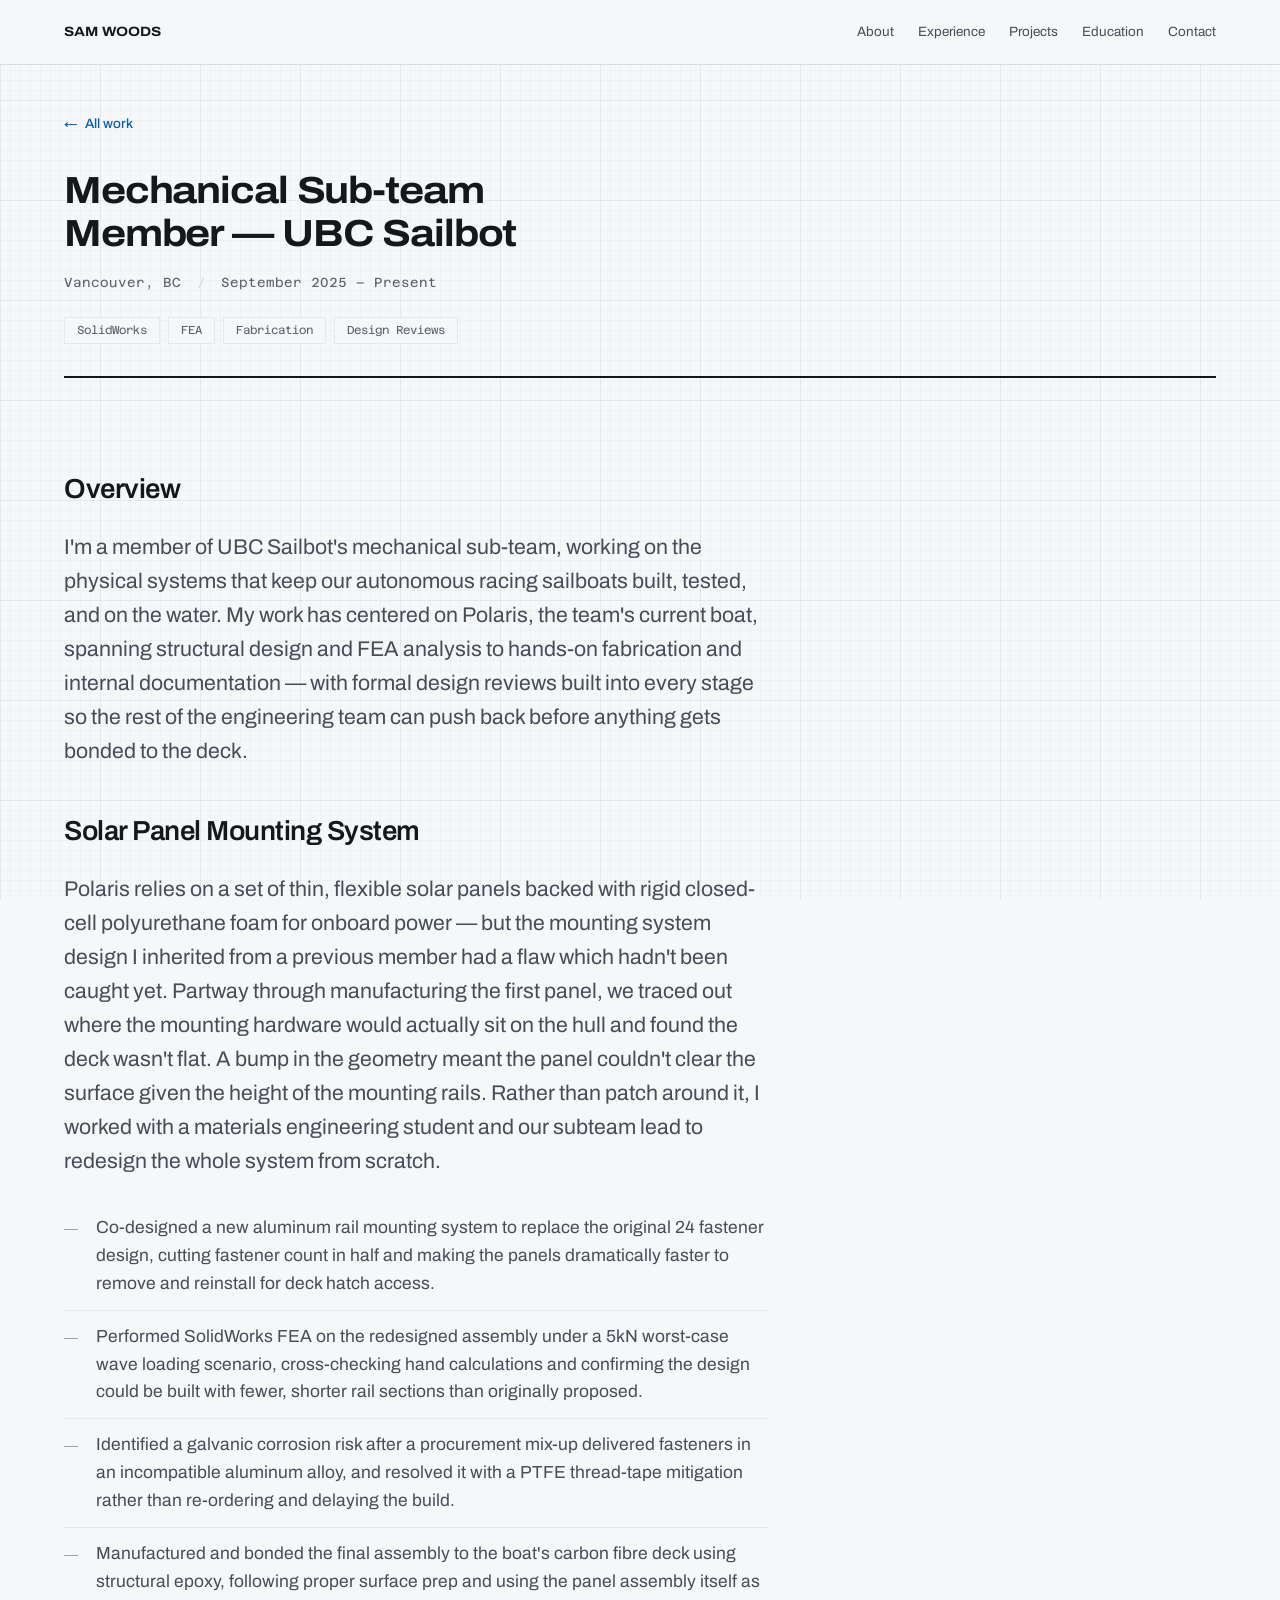
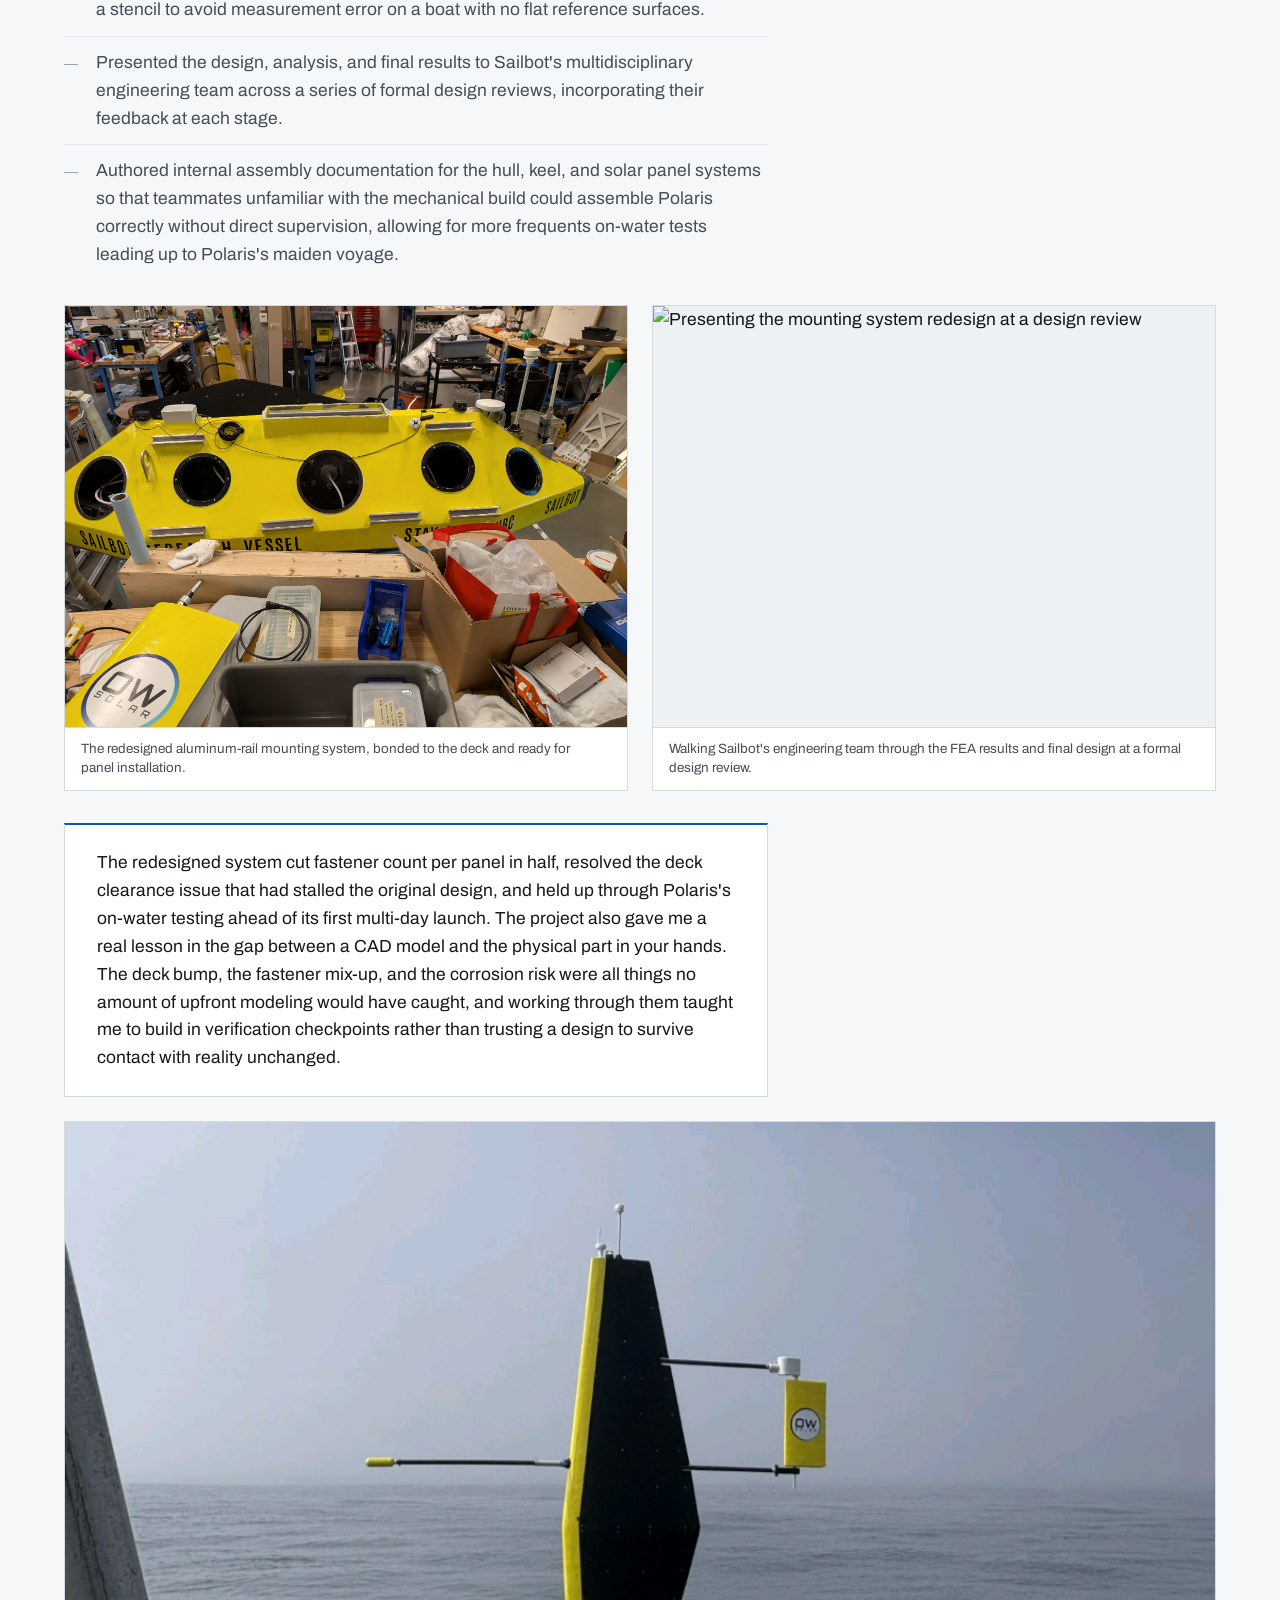
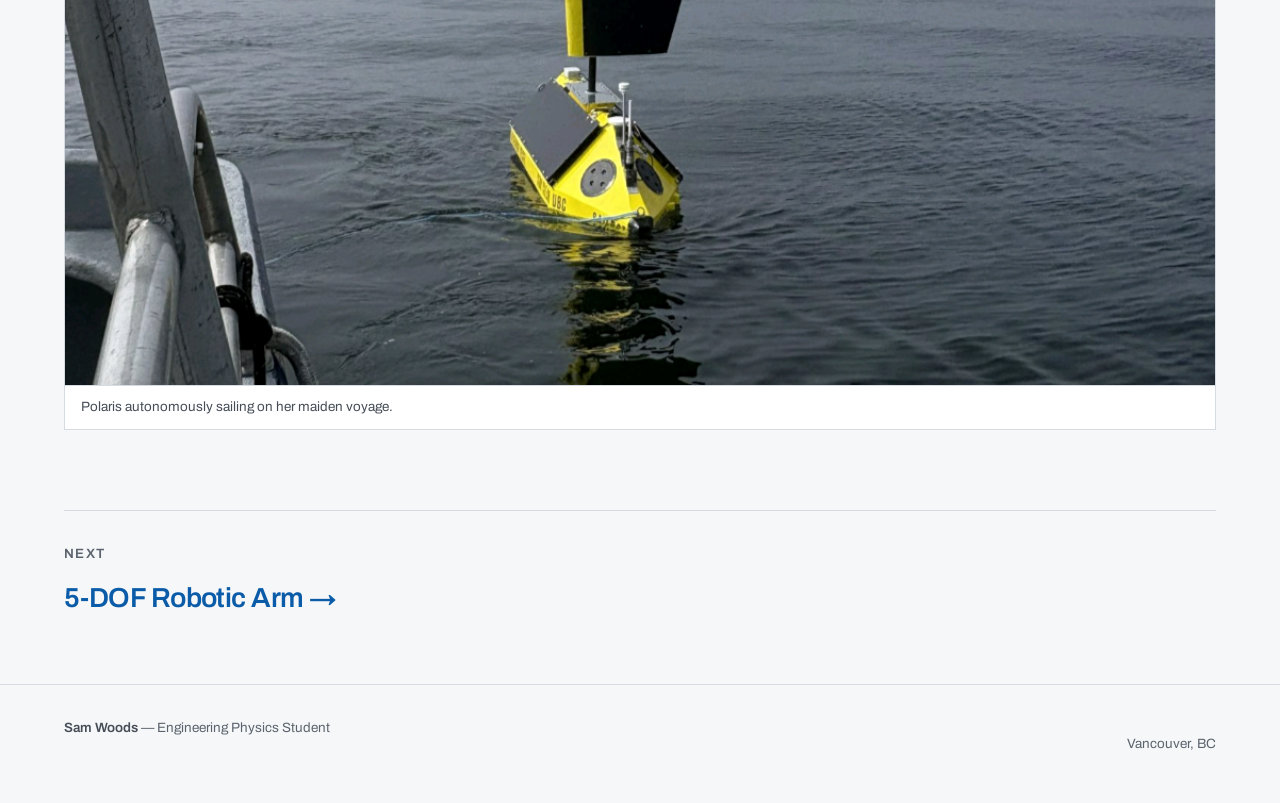
==== sailbot.html @ fddd10fd "Initial commit" ====
<!DOCTYPE html>
<html lang="en">
<head>
<meta charset="utf-8">
<meta name="viewport" content="width=device-width, initial-scale=1">
<title>UBC Sailbot — Sam Woods</title>
<meta name="description" content="Redesigning, validating and manufacturing the solar panel mounting system for Polaris, UBC Sailbot's autonomous research sailboat.">
<meta property="og:title" content="UBC Sailbot — Sam Woods">
<meta property="og:description" content="Redesigning, validating and manufacturing the solar panel mounting system for Polaris, UBC Sailbot's autonomous research sailboat.">
<meta property="og:type" content="article">
<link rel="preconnect" href="https://fonts.googleapis.com">
<link rel="preconnect" href="https://fonts.gstatic.com" crossorigin>
<link href="https://fonts.googleapis.com/css2?family=Archivo:wdth,wght@100..125,400..700&family=Azeret+Mono:wght@400..600&display=swap" rel="stylesheet">
<link rel="stylesheet" href="assets/site.css">
<script>document.documentElement.className += " js";</script>
</head>
<body>

<a class="skip-link" href="#main">Skip to content</a>

<header class="nav">
  <div class="shell nav__inner">
    <a class="nav__mark" href="index.html">Sam Woods</a>
    <nav aria-label="Sections">
      <ul class="nav__links">
        <li><a href="index.html#about">About</a></li>
        <li><a href="index.html#experience">Experience</a></li>
        <li><a href="index.html#projects">Projects</a></li>
        <li><a href="index.html#education">Education</a></li>
        <li><a href="index.html#contact">Contact</a></li>
      </ul>
    </nav>
  </div>
</header>

<main id="main" class="shell">

  <a class="back" href="index.html#experience">
    <span class="arrow" aria-hidden="true">←</span> All work
  </a>

  <div class="page-head">
    <h1 class="page-head__title">Mechanical Sub-team Member — UBC Sailbot</h1>
    <p class="page-head__meta">
      Vancouver, BC <span class="sep">/</span> September 2025 – Present
    </p>

    <ul class="entry__tags">
      <li>SolidWorks</li>
      <li>FEA</li>
      <li>Fabrication</li>
      <li>Design Reviews</li>
    </ul>


    <div class="page-head__rule"></div>
  </div>

  <article class="doc">

    <section class="doc__section">
      <h2 class="doc__heading">Overview</h2>
      <div class="prose">
        <p>
          I'm a member of UBC Sailbot's mechanical sub-team, working on the
          physical systems that keep our autonomous racing sailboats built,
          tested, and on the water. My work has centered on Polaris, the team's
          current boat, spanning structural design and FEA analysis to hands-on
          fabrication and internal documentation — with formal design reviews
          built into every stage so the rest of the engineering team can push
          back before anything gets bonded to the deck.
        </p>
      </div>
    </section>

    <section class="doc__section">
      <h2 class="doc__heading">Solar Panel Mounting System</h2>

      <div class="prose">
        <p>
          Polaris relies on a set of thin, flexible solar panels backed  with rigid closed-cell polyurethane foam for onboard
          power — but the mounting system design I inherited from a previous member had a flaw which hadn't been caught yet.
          Partway through
          manufacturing the first panel, we traced out where the mounting
          hardware would actually sit on the hull and found the deck wasn't
          flat. A bump in the geometry meant the panel couldn't clear the
          surface given the height of the mounting rails. Rather than patch around it, I worked with a materials
          engineering student and our subteam lead to redesign the whole system
          from scratch.
        </p>
      </div>

      <ul class="speclist">
        <li>
          Co-designed a new aluminum rail mounting system to replace the
          original 24 fastener design, cutting fastener count in half and making
          the panels dramatically faster to remove and reinstall for deck hatch
          access.
        </li>
        <li>
          Performed SolidWorks FEA on the redesigned assembly under a 5kN
          worst-case wave loading scenario, cross-checking hand calculations and
          confirming the design could be built with fewer, shorter rail sections
          than originally proposed.
        </li>
        <li>
          Identified a galvanic corrosion risk after a procurement mix-up
          delivered fasteners in an incompatible aluminum alloy, and resolved it
          with a PTFE thread-tape mitigation rather than re-ordering and
          delaying the build.
        </li>
        <li>
          Manufactured and bonded the final assembly to the boat's carbon fibre
          deck using structural epoxy, following proper surface prep and using
          the panel assembly itself as a stencil to avoid measurement error on a
          boat with no flat reference surfaces.
        </li>
        <li>
          Presented the design, analysis, and final results to Sailbot's
          multidisciplinary engineering team across a series of formal design
          reviews, incorporating their feedback at each stage.
        </li>
        <li>
          Authored internal assembly documentation for the hull, keel, and solar
          panel systems so that teammates unfamiliar with the mechanical build
          could assemble Polaris correctly without direct supervision, allowing for more frequents on-water tests leading up to Polaris's maiden voyage.
        </li>
      </ul>

      <div class="plates">
        <figure class="plate">
          <img src="assets/img/mounting.jpg"
               alt="Solar panel mounting assembly on Polaris's deck"
               loading="lazy" width="800" height="600">
          <figcaption>
            The redesigned aluminum-rail mounting system, bonded to the deck and
            ready for panel installation.
          </figcaption>
        </figure>
        <figure class="plate">
          <img src="assets/img/design-review.jpg"
               alt="Presenting the mounting system redesign at a design review"
               loading="lazy" width="800" height="600">
          <figcaption>
            Walking Sailbot's engineering team through the FEA results and final
            design at a formal design review.
          </figcaption>
        </figure>
      </div>

      <div class="callout">
        <p>
          The redesigned system cut fastener count per panel in half, resolved
          the deck clearance issue that had stalled the original design, and
          held up through Polaris's on-water testing ahead of its first
          multi-day launch. The project also gave me a real lesson in the gap
          between a CAD model and the physical part in your hands. The deck
          bump, the fastener mix-up, and the corrosion risk were all things no
          amount of upfront modeling would have caught, and working through them
          taught me to build in verification checkpoints rather than trusting a
          design to survive contact with reality unchanged.
        </p>
      </div>

      <div class="plates">
        <figure class="plate">
          <img src="assets/img/polarisSailing.png"
               alt="Polaris on her maiden voyage."
               loading="lazy" width="800" height="600">
          <figcaption>
            Polaris autonomously sailing on her maiden voyage.
          </figcaption>
        </figure>
      </div>
    </section>

  </article>

  <div class="next-up">
    <p class="next-up__label">Next</p>
    <a class="next-up__link" href="arm.html">
      5-DOF Robotic Arm <span class="arrow" aria-hidden="true">→</span>
    </a>
  </div>

</main>

<footer class="footer">
  <div class="shell footer__inner">
    <p><strong>Sam Woods</strong> — Engineering Physics Student</p>
    <p>Vancouver, BC</p>
  </div>
</footer>

<script src="assets/site.js"></script>
</body>
</html>
---- assets/site.css ----
/* ==========================================================================
   Sam Woods — Engineering Physics portfolio
   Shared stylesheet for index.html and the detail pages.

   Editing notes for future-you:
   - Colours, type sizes and spacing all come from the custom properties in
     :root below. Change them there, not further down.
   - Mono type (Azeret Mono) is reserved for data: dates, course codes,
     tool tags and contact keys. Don't use it for headings or body copy;
     keeping it to data is what stops it reading as decoration.
   ========================================================================== */

/* --------------------------------------------------------------------------
   1. Tokens
   -------------------------------------------------------------------------- */

:root {
  /* Surface — cool paper, never cream, never pure white */
  --paper:        #f6f7f9;
  --paper-raised: #ffffff;
  --paper-sunk:   #eef1f4;

  /* Ink — cool near-black, with secondary tones tinted from the same hue */
  --ink:    #14181d;
  --ink-2:  #454d57;
  --ink-3:  #5b646e; /* AA-safe for small text on --paper and on white */

  /* Hairlines */
  --rule:      #d6dbe1;
  --rule-soft: #e5e9ed;
  --tick:      #9aa4ae;

  /* The single accent. Actions and live values only. */
  --accent:       #0b5ca8;
  --accent-deep:  #08477f;
  --accent-wash:  #e4edf6;

  /* Engineering grid, sitting behind everything at 3–5% contrast */
  --grid-minor: rgba(20, 24, 29, 0.022);
  --grid-major: rgba(20, 24, 29, 0.045);

  /* Type */
  --font-sans: "Archivo", ui-sans-serif, system-ui, -apple-system, "Segoe UI", sans-serif;
  --font-mono: "Azeret Mono", ui-monospace, "SFMono-Regular", "Consolas", monospace;

  --step--1: clamp(0.78rem, 0.76rem + 0.10vw, 0.84rem);
  --step-0:  clamp(1.00rem, 0.97rem + 0.15vw, 1.09rem);
  --step-1:  clamp(1.15rem, 1.09rem + 0.30vw, 1.33rem);
  --step-2:  clamp(1.40rem, 1.28rem + 0.55vw, 1.75rem);
  --step-3:  clamp(1.75rem, 1.52rem + 1.05vw, 2.45rem);
  --step-4:  clamp(2.45rem, 1.85rem + 2.90vw, 4.40rem);

  /* Spacing — 4px base */
  --s-1:  0.25rem;
  --s-2:  0.5rem;
  --s-3:  0.75rem;
  --s-4:  1rem;
  --s-5:  1.5rem;
  --s-6:  2rem;
  --s-7:  3rem;
  --s-8:  4rem;
  --s-9:  6rem;

  --measure: 68ch;
  /* Detail-page reading column. Fixed in rem so prose, spec lists and
     callouts share one left column regardless of their font size — a ch
     measure silently gives each block a different width. */
  --doc-col: 44rem;
  --shell:   72rem;

  --ease-out: cubic-bezier(0.16, 1, 0.3, 1);
}

/* --------------------------------------------------------------------------
   2. Reset and base
   -------------------------------------------------------------------------- */

*, *::before, *::after { box-sizing: border-box; }

html {
  -webkit-text-size-adjust: 100%;
  scroll-behavior: smooth;
  scroll-padding-top: 5.5rem; /* clears the sticky nav on anchor jumps */
}

@media (prefers-reduced-motion: reduce) {
  html { scroll-behavior: auto; }
}

body {
  margin: 0;
  font-family: var(--font-sans);
  font-size: var(--step-0);
  line-height: 1.6;
  color: var(--ink);
  background-color: var(--paper);
  background-image:
    linear-gradient(to right,  var(--grid-minor) 1px, transparent 1px),
    linear-gradient(to bottom, var(--grid-minor) 1px, transparent 1px),
    linear-gradient(to right,  var(--grid-major) 1px, transparent 1px),
    linear-gradient(to bottom, var(--grid-major) 1px, transparent 1px);
  background-size: 10px 10px, 10px 10px, 100px 100px, 100px 100px;
  background-attachment: fixed;
  -webkit-font-smoothing: antialiased;
  text-rendering: optimizeLegibility;
  overflow-x: hidden; /* safety net: nothing should overflow, but never clip a section */
}

/* A fixed background repaints on every scroll frame on touch devices. */
@media (max-width: 40rem) {
  body { background-attachment: scroll; }
}

h1, h2, h3, h4 {
  margin: 0;
  line-height: 1.15;
  font-weight: 600;
  letter-spacing: -0.018em;
  text-wrap: balance;
}

p { margin: 0; }
p + p { margin-top: var(--s-4); }

ul { margin: 0; padding: 0; }

img {
  display: block;
  max-width: 100%;
  height: auto;
}

/* --------------------------------------------------------------------------
   3. Browser surfaces — the parts we didn't draw still carry the design
   -------------------------------------------------------------------------- */

::selection {
  background: var(--accent);
  color: #fff;
}

:root {
  caret-color: var(--accent);
  scrollbar-color: var(--tick) transparent;
  scrollbar-width: thin;
  accent-color: var(--accent);
}

::-webkit-scrollbar { width: 11px; height: 11px; }
::-webkit-scrollbar-track { background: var(--paper-sunk); }
::-webkit-scrollbar-thumb {
  background: var(--tick);
  border: 3px solid var(--paper-sunk);
  border-radius: 99px;
}
::-webkit-scrollbar-thumb:hover { background: var(--ink-3); }

:focus-visible {
  outline: 2px solid var(--accent);
  outline-offset: 3px;
  border-radius: 2px;
}

a {
  color: var(--accent);
  text-decoration-thickness: 1px;
  text-underline-offset: 0.22em;
  text-decoration-color: color-mix(in srgb, var(--accent) 35%, transparent);
  transition: text-decoration-color 140ms var(--ease-out), color 140ms var(--ease-out);
}

a:hover {
  color: var(--accent-deep);
  text-decoration-color: currentColor;
}

/* --------------------------------------------------------------------------
   4. Layout primitives
   -------------------------------------------------------------------------- */

.shell {
  width: min(100% - 2.5rem, var(--shell));
  margin-inline: auto;
}

@media (max-width: 40rem) {
  .shell { width: min(100% - 1.75rem, var(--shell)); }
}

.skip-link {
  position: absolute;
  left: var(--s-4);
  top: var(--s-4);
  z-index: 100;
  padding: var(--s-2) var(--s-4);
  background: var(--ink);
  color: #fff;
  text-decoration: none;
  border-radius: 2px;
  transform: translateY(-300%);
}

.skip-link:focus-visible {
  transform: translateY(0);
}

/* Stays white on the dark chip; the global a:hover colour would fail here. */
.skip-link,
.skip-link:hover,
.skip-link:focus-visible { color: #fff; }

/* Measured prose */
.prose { max-width: var(--measure); }

/* --------------------------------------------------------------------------
   6. Navigation
   -------------------------------------------------------------------------- */

.nav {
  position: sticky;
  top: 0;
  z-index: 50;
  background: var(--paper);
  border-bottom: 1px solid var(--rule);
}

.nav__inner {
  display: flex;
  align-items: center;
  gap: var(--s-5);
  min-height: 4rem;
}

.nav__inner > nav {
  margin-left: auto;
  min-width: 0; /* lets the link row shrink instead of widening the document */
}

.nav__mark {
  font-weight: 700;
  font-stretch: 112%;
  letter-spacing: 0.01em;
  font-size: var(--step--1);
  text-transform: uppercase;
  color: var(--ink);
  text-decoration: none;
  white-space: nowrap;
}

.nav__mark:hover { color: var(--ink); }

.nav__links {
  display: flex;
  align-items: center;
  gap: var(--s-5);
  margin-left: auto;
  list-style: none;
  font-size: var(--step--1);
}

.nav__links a {
  color: var(--ink-2);
  text-decoration: none;
  padding-top: var(--s-2);
  padding-bottom: var(--s-2);
  border-bottom: 1px solid transparent;
}

.nav__links a:hover {
  color: var(--ink);
  border-bottom-color: var(--accent);
}

@media (max-width: 52rem) {
  .nav__links { gap: var(--s-4); }
}

/* Below this the mark and the links can't share a row without forcing the
   document wider than the viewport, which clips every section on the right.
   Stack them instead and keep all five links reachable. */
@media (max-width: 34rem) {
  .nav__inner {
    flex-wrap: wrap;
    gap: 0;
    padding-top: var(--s-3);
    padding-bottom: var(--s-2);
    min-height: 0;
  }
  .nav__inner > nav {
    margin-left: 0;
    width: 100%;
    min-width: 0;
  }
  .nav__links {
    justify-content: space-between;
    gap: var(--s-2);
    font-size: 0.72rem;
  }
  .nav__links a { padding-top: var(--s-1); }
}

/* --------------------------------------------------------------------------
   7. Hero
   -------------------------------------------------------------------------- */

.hero {
  padding-block: clamp(3.5rem, 2rem + 6vw, 7rem) var(--s-8);
}

.hero__name {
  font-size: var(--step-4);
  font-weight: 700;
  font-stretch: 125%;
  letter-spacing: -0.035em;
  line-height: 0.98;
}

/* The one authored motion moment: a rule struck under the nameplate,
   and again under each section heading as it comes into view. */
.hero__rule {
  height: 2px;
  background: var(--ink);
  margin-top: var(--s-5);
  transform-origin: left center;
}

.hero__lede {
  margin-top: var(--s-5);
  max-width: 54ch;
  font-size: var(--step-1);
  line-height: 1.5;
  color: var(--ink-2);
  text-wrap: pretty;
}

.hero__actions {
  display: flex;
  flex-wrap: wrap;
  gap: var(--s-3);
  margin-top: var(--s-6);
}

/* Three actions of equal weight — none is styled as the primary */
.action {
  display: inline-flex;
  align-items: baseline;
  gap: var(--s-2);
  padding: var(--s-3) var(--s-5);
  background: var(--paper-raised);
  border: 1px solid var(--rule);
  color: var(--ink);
  font-size: var(--step-0);
  font-weight: 500;
  text-decoration: none;
  transition: border-color 150ms var(--ease-out),
              background-color 150ms var(--ease-out),
              color 150ms var(--ease-out);
}

.action:hover {
  border-color: var(--accent);
  background: var(--accent-wash);
  color: var(--accent-deep);
}

.action__meta {
  font-family: var(--font-mono);
  font-size: 0.72rem;
  font-weight: 400;
  color: var(--ink-3);
  letter-spacing: 0.01em;
}

.action:hover .action__meta { color: var(--accent); }

/* --------------------------------------------------------------------------
   8. Sections
   -------------------------------------------------------------------------- */

.section {
  padding-block: var(--s-8);
}

.section__head {
  margin-bottom: var(--s-6);
}

.section__title {
  font-size: var(--step--1);
  font-weight: 600;
  text-transform: uppercase;
  letter-spacing: 0.10em;
  color: var(--ink-3);
}

/* The struck rule. Sits at scaleX(0) only once JS confirms it can animate. */
.section__rule {
  height: 1px;
  background: var(--rule);
  margin-top: var(--s-3);
  transform-origin: left center;
}

.js .section__rule,
.js .hero__rule {
  transform: scaleX(0);
}

.js .section__rule.is-struck,
.js .hero__rule.is-struck {
  transform: scaleX(1);
  transition: transform 900ms var(--ease-out);
}

@media (prefers-reduced-motion: reduce) {
  .js .section__rule,
  .js .hero__rule { transform: none; }
  .js .section__rule.is-struck,
  .js .hero__rule.is-struck { transition: none; }
}

/* --------------------------------------------------------------------------
   9. About and skills
   -------------------------------------------------------------------------- */

.about {
  display: grid;
  grid-template-columns: minmax(0, 1.55fr) minmax(0, 1fr);
  gap: var(--s-7);
  align-items: start;
}

@media (max-width: 52rem) {
  .about { grid-template-columns: 1fr; gap: var(--s-6); }
}

.about__body {
  font-size: var(--step-1);
  line-height: 1.55;
  color: var(--ink);
  text-wrap: pretty;
}

.skills__heading {
  font-size: var(--step--1);
  font-weight: 600;
  text-transform: uppercase;
  letter-spacing: 0.08em;
  color: var(--ink-3);
  margin-bottom: var(--s-3);
}

.skills__list {
  display: flex;
  flex-wrap: wrap;
  gap: var(--s-2);
  list-style: none;
}

.skills__list li {
  font-family: var(--font-mono);
  font-size: 0.78rem;
  font-weight: 400;
  padding: var(--s-1) var(--s-3);
  color: var(--ink-2);
  background: var(--paper-raised);
  border: 1px solid var(--rule);
}

/* --------------------------------------------------------------------------
   10. Entries — experience and projects
   -------------------------------------------------------------------------- */

.entries {
  list-style: none;
  display: grid;
  gap: var(--s-6);
}

.entry {
  position: relative;
  padding: var(--s-6);
  background: var(--paper-raised);
  border: 1px solid var(--rule);
}

/* Drafting corner ticks, in place of a drop shadow */
.entry::before,
.entry::after {
  content: "";
  position: absolute;
  width: 10px;
  height: 10px;
  pointer-events: none;
}

.entry::before {
  top: -1px;
  left: -1px;
  border-top: 2px solid var(--tick);
  border-left: 2px solid var(--tick);
}

.entry::after {
  bottom: -1px;
  right: -1px;
  border-bottom: 2px solid var(--tick);
  border-right: 2px solid var(--tick);
}

/* Sailbot carries more weight than the class projects — scope-matched */
/* The lead role runs the full width, so its dates sit in their own column
   the way a CV sets them, rather than leaving the right half empty. */
.entry--lead {
  display: grid;
  grid-template-columns: 12rem minmax(0, 1fr);
  gap: var(--s-6);
  padding: var(--s-7);
}

.entry__meta--side {
  margin-top: 0.45rem;
  line-height: 1.7;
}

.entry--lead .entry__title { font-size: var(--step-2); }
.entry--lead .entry__body { max-width: 72ch; }

/* Projects are short, so they read as a row rather than three wide, mostly
   empty bands. auto-fit collapses to one column on small screens. */
#projects .entries {
  grid-template-columns: repeat(auto-fit, minmax(19rem, 1fr));
  gap: var(--s-5);
  align-items: stretch;
}

#projects .entries > li { display: flex; }
#projects .entries > li > .entry { width: 100%; }

@media (max-width: 56rem) {
  .entry,
  .entry--lead { padding: var(--s-5); }
  .entry--lead {
    grid-template-columns: 1fr;
    gap: var(--s-3);
  }
  .entry__meta--side { margin-top: 0; }
}

.entry__title {
  font-size: var(--step-1);
  font-weight: 600;
}

.entry__title a {
  color: inherit;
  text-decoration: none;
}

.entry__title a:hover {
  color: var(--accent-deep);
  text-decoration: underline;
}

.entry__meta {
  margin-top: var(--s-2);
  font-family: var(--font-mono);
  font-size: 0.78rem;
  font-variant-numeric: tabular-nums;
  color: var(--ink-3);
  letter-spacing: 0.005em;
}

.entry__meta .sep {
  color: var(--rule);
  margin-inline: 0.5em;
}

.entry__body {
  margin-top: var(--s-4);
  color: var(--ink-2);
  max-width: var(--measure);
  text-wrap: pretty;
}

.entry__tags {
  display: flex;
  flex-wrap: wrap;
  gap: var(--s-2);
  margin-top: var(--s-5);
  list-style: none;
}

.entry__tags li {
  font-family: var(--font-mono);
  font-size: 0.72rem;
  line-height: 1.5;
  color: var(--ink-3);
  padding: var(--s-1) var(--s-3);
  border: 1px solid var(--rule-soft);
  background: var(--paper);
}

.entry__more {
  display: inline-block;
  margin-top: var(--s-5);
  font-weight: 500;
  font-size: var(--step-0);
}

.entry__more .arrow {
  display: inline-block;
  transition: transform 180ms var(--ease-out);
}

.entry__more:hover .arrow { transform: translateX(3px); }

/* --------------------------------------------------------------------------
   11. Photo plates — sized for rough phone snapshots, and fine without them
   -------------------------------------------------------------------------- */

.plate {
  margin: 0;
  background: var(--paper-sunk);
  border: 1px solid var(--rule);
}

.plate img {
  width: 100%;
  aspect-ratio: 4 / 3;
  object-fit: cover;
  filter: saturate(0.94) contrast(1.02);
}

.plate figcaption {
  padding: var(--s-3) var(--s-4);
  border-top: 1px solid var(--rule);
  font-size: var(--step--1);
  line-height: 1.4;
  color: var(--ink-2);
  background: var(--paper-raised);
  text-wrap: pretty;
}

.plates {
  display: grid;
  grid-template-columns: repeat(auto-fit, minmax(min(100%, 19rem), 1fr));
  gap: var(--s-5);
  margin-top: var(--s-6);
}

/* --------------------------------------------------------------------------
   12. Education
   -------------------------------------------------------------------------- */

.education {
  display: grid;
  grid-template-columns: minmax(0, 1fr) minmax(0, 1fr);
  gap: var(--s-6) var(--s-7);
  padding: var(--s-6);
  background: var(--paper-raised);
  border: 1px solid var(--rule);
}

@media (max-width: 52rem) {
  .education { grid-template-columns: 1fr; padding: var(--s-5); }
}

.education__degree { font-size: var(--step-1); font-weight: 600; }

.education__school {
  margin-top: var(--s-2);
  color: var(--ink-2);
}

.education__dates {
  margin-top: var(--s-2);
  font-family: var(--font-mono);
  font-size: 0.78rem;
  font-variant-numeric: tabular-nums;
  color: var(--ink-3);
}

.courses { list-style: none; }

.courses li {
  display: flex;
  justify-content: space-between;
  align-items: baseline;
  gap: var(--s-4);
  padding-top: var(--s-3);
  padding-bottom: var(--s-3);
  border-bottom: 1px solid var(--rule-soft);
}

.courses li:first-child { padding-top: 0; }
.courses li:last-child { border-bottom: 0; }

.courses .code {
  font-family: var(--font-mono);
  font-size: 0.78rem;
  font-variant-numeric: tabular-nums;
  color: var(--ink-3);
  white-space: nowrap;
}

/* --------------------------------------------------------------------------
   13. Contact and footer
   -------------------------------------------------------------------------- */

.contact__lede {
  font-size: var(--step-2);
  font-weight: 600;
  max-width: 40ch;
  letter-spacing: -0.02em;
}

.contact__list {
  list-style: none;
  margin-top: var(--s-6);
  display: grid;
  gap: 0;
  max-width: 40rem;
}

.contact__list li {
  display: flex;
  justify-content: space-between;
  align-items: baseline;
  gap: var(--s-4);
  padding-top: var(--s-4);
  padding-bottom: var(--s-4);
  border-bottom: 1px solid var(--rule);
}

.contact__list li:first-child { border-top: 1px solid var(--rule); }

.contact__key {
  font-family: var(--font-mono);
  font-size: 0.78rem;
  text-transform: uppercase;
  letter-spacing: 0.06em;
  color: var(--ink-3);
}

.contact__list a {
  font-weight: 500;
  overflow-wrap: anywhere;
  text-align: right;
}

.footer {
  margin-top: var(--s-8);
  border-top: 1px solid var(--rule);
  padding-block: var(--s-6) var(--s-7);
}

.footer__inner {
  display: flex;
  flex-wrap: wrap;
  justify-content: space-between;
  gap: var(--s-3);
  font-size: var(--step--1);
  color: var(--ink-3);
}

.footer strong {
  color: var(--ink-2);
  font-weight: 600;
}

/* --------------------------------------------------------------------------
   14. Detail pages
   -------------------------------------------------------------------------- */

.back {
  display: inline-flex;
  align-items: center;
  gap: var(--s-2);
  margin-top: var(--s-7);
  font-size: var(--step--1);
  font-weight: 500;
  text-decoration: none;
}

.back:hover { text-decoration: underline; }

.back .arrow {
  display: inline-block;
  transition: transform 180ms var(--ease-out);
}

.back:hover .arrow { transform: translateX(-3px); }

.page-head {
  padding-block: var(--s-6) var(--s-7);
}

.page-head__title {
  font-size: var(--step-3);
  font-weight: 700;
  font-stretch: 112%;
  letter-spacing: -0.03em;
  max-width: 22ch;
}

.page-head__meta {
  margin-top: var(--s-4);
  font-family: var(--font-mono);
  font-size: 0.82rem;
  font-variant-numeric: tabular-nums;
  color: var(--ink-3);
}

.page-head__meta .sep {
  color: var(--rule);
  margin-inline: 0.5em;
}

.page-head__rule {
  height: 2px;
  background: var(--ink);
  margin-top: var(--s-6);
  transform-origin: left center;
}

.js .page-head__rule { transform: scaleX(0); }

.js .page-head__rule.is-struck {
  transform: scaleX(1);
  transition: transform 900ms var(--ease-out);
}

@media (prefers-reduced-motion: reduce) {
  .js .page-head__rule { transform: none; }
  .js .page-head__rule.is-struck { transition: none; }
}

.doc { padding-bottom: var(--s-6); }

.doc__section {
  padding-top: var(--s-7);
  padding-bottom: 0;
}

.doc .prose { max-width: var(--doc-col); }

.doc__heading {
  font-size: var(--step-2);
  font-weight: 600;
  max-width: 26ch;
}

.doc__section > * + * { margin-top: var(--s-5); }

.doc p,
.doc li {
  color: var(--ink-2);
  text-wrap: pretty;
}

.doc .prose p {
  font-size: var(--step-1);
  line-height: 1.6;
}

/* Bullet list set as a specification list rather than a dot list */
.speclist {
  list-style: none;
  max-width: var(--doc-col);
}

.speclist li {
  position: relative;
  padding-left: var(--s-6);
  padding-top: var(--s-3);
  padding-bottom: var(--s-3);
  border-bottom: 1px solid var(--rule-soft);
}

.speclist li:last-child { border-bottom: 0; }

.speclist li::before {
  content: "";
  position: absolute;
  left: 0;
  top: 1.55em;
  width: 14px;
  height: 1px;
  background: var(--tick);
}

.callout {
  margin-top: var(--s-6);
  padding: var(--s-5) var(--s-6);
  background: var(--paper-raised);
  border: 1px solid var(--rule);
  border-top: 2px solid var(--accent);
  max-width: var(--doc-col);
}

.callout p { color: var(--ink); }

.next-up {
  margin-top: var(--s-7);
  padding-top: var(--s-6);
  border-top: 1px solid var(--rule);
}

.next-up__label {
  font-size: var(--step--1);
  font-weight: 600;
  text-transform: uppercase;
  letter-spacing: 0.10em;
  color: var(--ink-3);
}

.next-up__link {
  display: inline-block;
  margin-top: var(--s-3);
  font-size: var(--step-2);
  font-weight: 600;
  letter-spacing: -0.02em;
  text-decoration: none;
}

.next-up__link:hover { text-decoration: underline; }

.next-up__link .arrow {
  display: inline-block;
  transition: transform 180ms var(--ease-out);
}

.next-up__link:hover .arrow { transform: translateX(4px); }
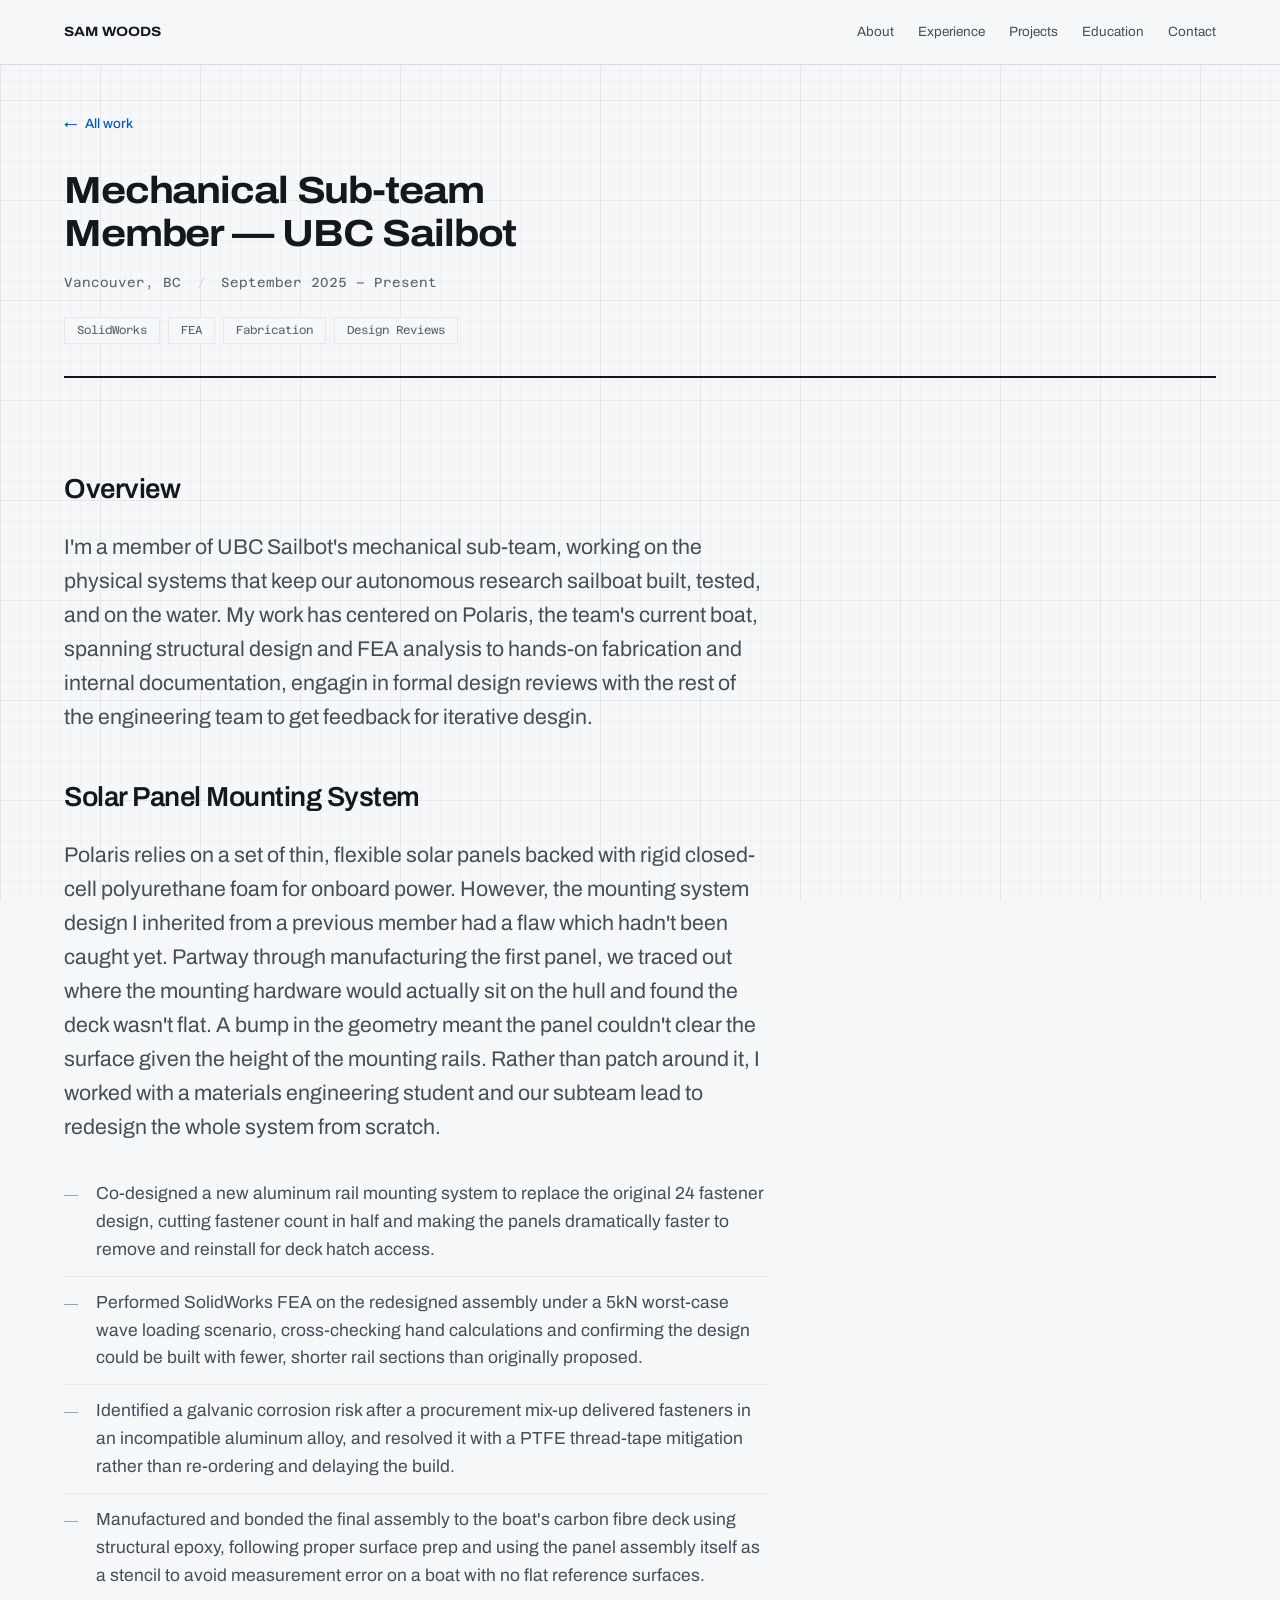
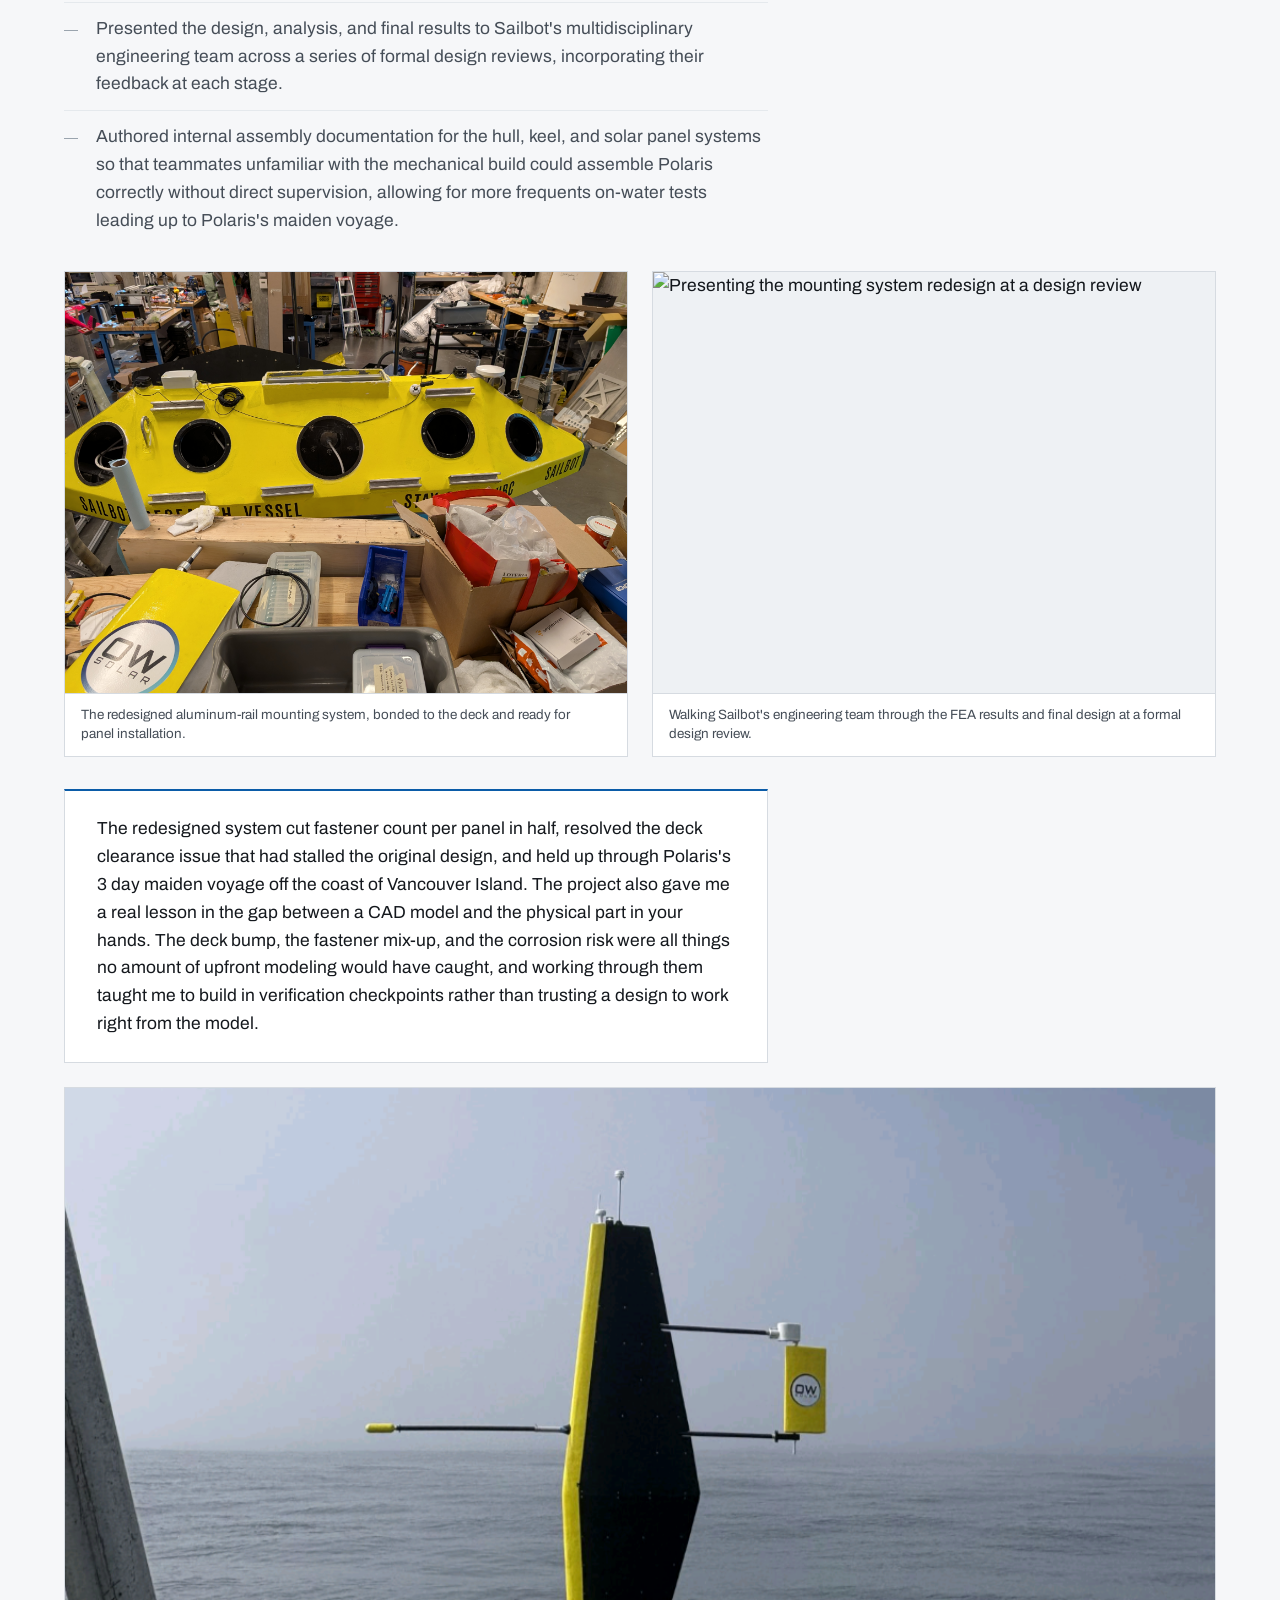
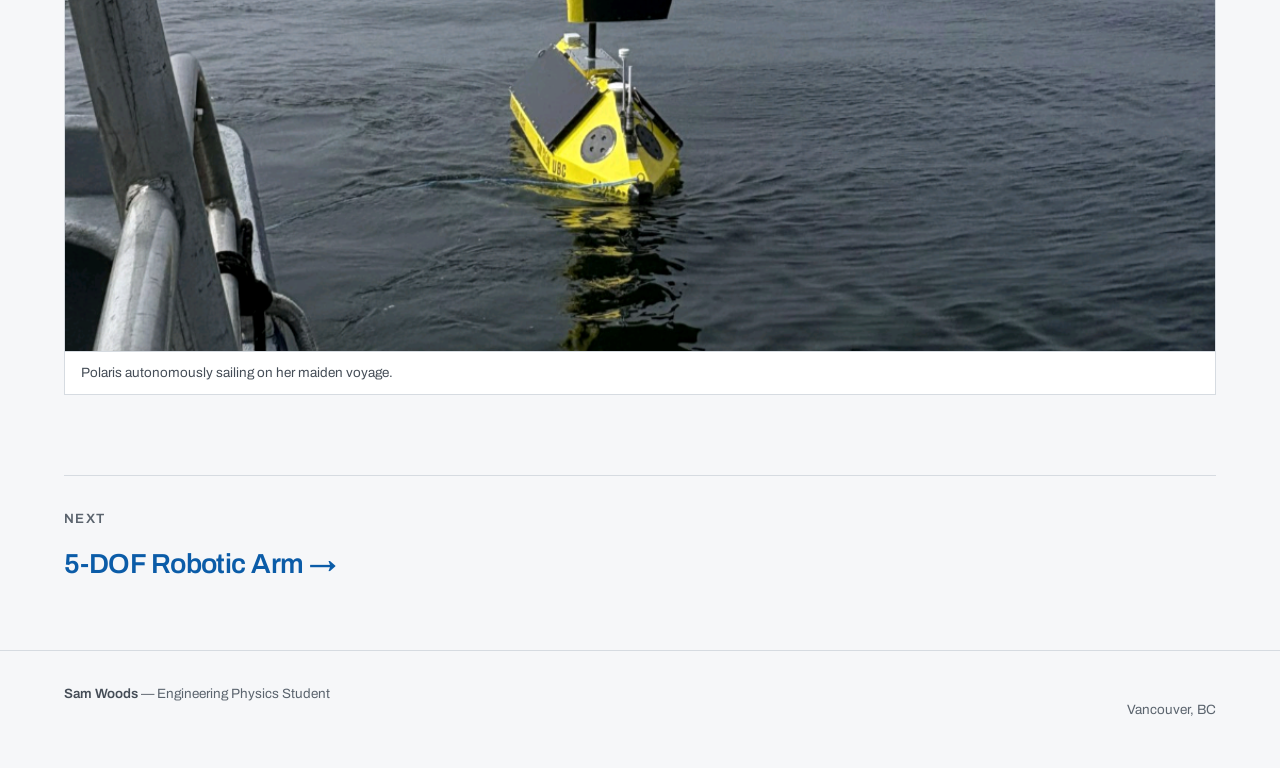
==== commit c45d94c3: "Tweaked wording on Sailbot detail page" ====
--- a/sailbot.html
+++ b/sailbot.html
@@ -63,12 +63,11 @@
       <div class="prose">
         <p>
           I'm a member of UBC Sailbot's mechanical sub-team, working on the
-          physical systems that keep our autonomous racing sailboats built,
+          physical systems that keep our autonomous research sailboat built,
           tested, and on the water. My work has centered on Polaris, the team's
           current boat, spanning structural design and FEA analysis to hands-on
-          fabrication and internal documentation — with formal design reviews
-          built into every stage so the rest of the engineering team can push
-          back before anything gets bonded to the deck.
+          fabrication and internal documentation, engagin in formal design reviews
+          with the rest of the engineering team to get feedback for iterative desgin.
         </p>
       </div>
     </section>
@@ -79,7 +78,7 @@
       <div class="prose">
         <p>
           Polaris relies on a set of thin, flexible solar panels backed  with rigid closed-cell polyurethane foam for onboard
-          power — but the mounting system design I inherited from a previous member had a flaw which hadn't been caught yet.
+          power. However, the mounting system design I inherited from a previous member had a flaw which hadn't been caught yet.
           Partway through
           manufacturing the first panel, we traced out where the mounting
           hardware would actually sit on the hull and found the deck wasn't
@@ -152,13 +151,13 @@
         <p>
           The redesigned system cut fastener count per panel in half, resolved
           the deck clearance issue that had stalled the original design, and
-          held up through Polaris's on-water testing ahead of its first
-          multi-day launch. The project also gave me a real lesson in the gap
+          held up through Polaris's 3 day maiden voyage off the coast of Vancouver Island.
+           The project also gave me a real lesson in the gap
           between a CAD model and the physical part in your hands. The deck
           bump, the fastener mix-up, and the corrosion risk were all things no
           amount of upfront modeling would have caught, and working through them
           taught me to build in verification checkpoints rather than trusting a
-          design to survive contact with reality unchanged.
+          design to work right from the model.
         </p>
       </div>
 
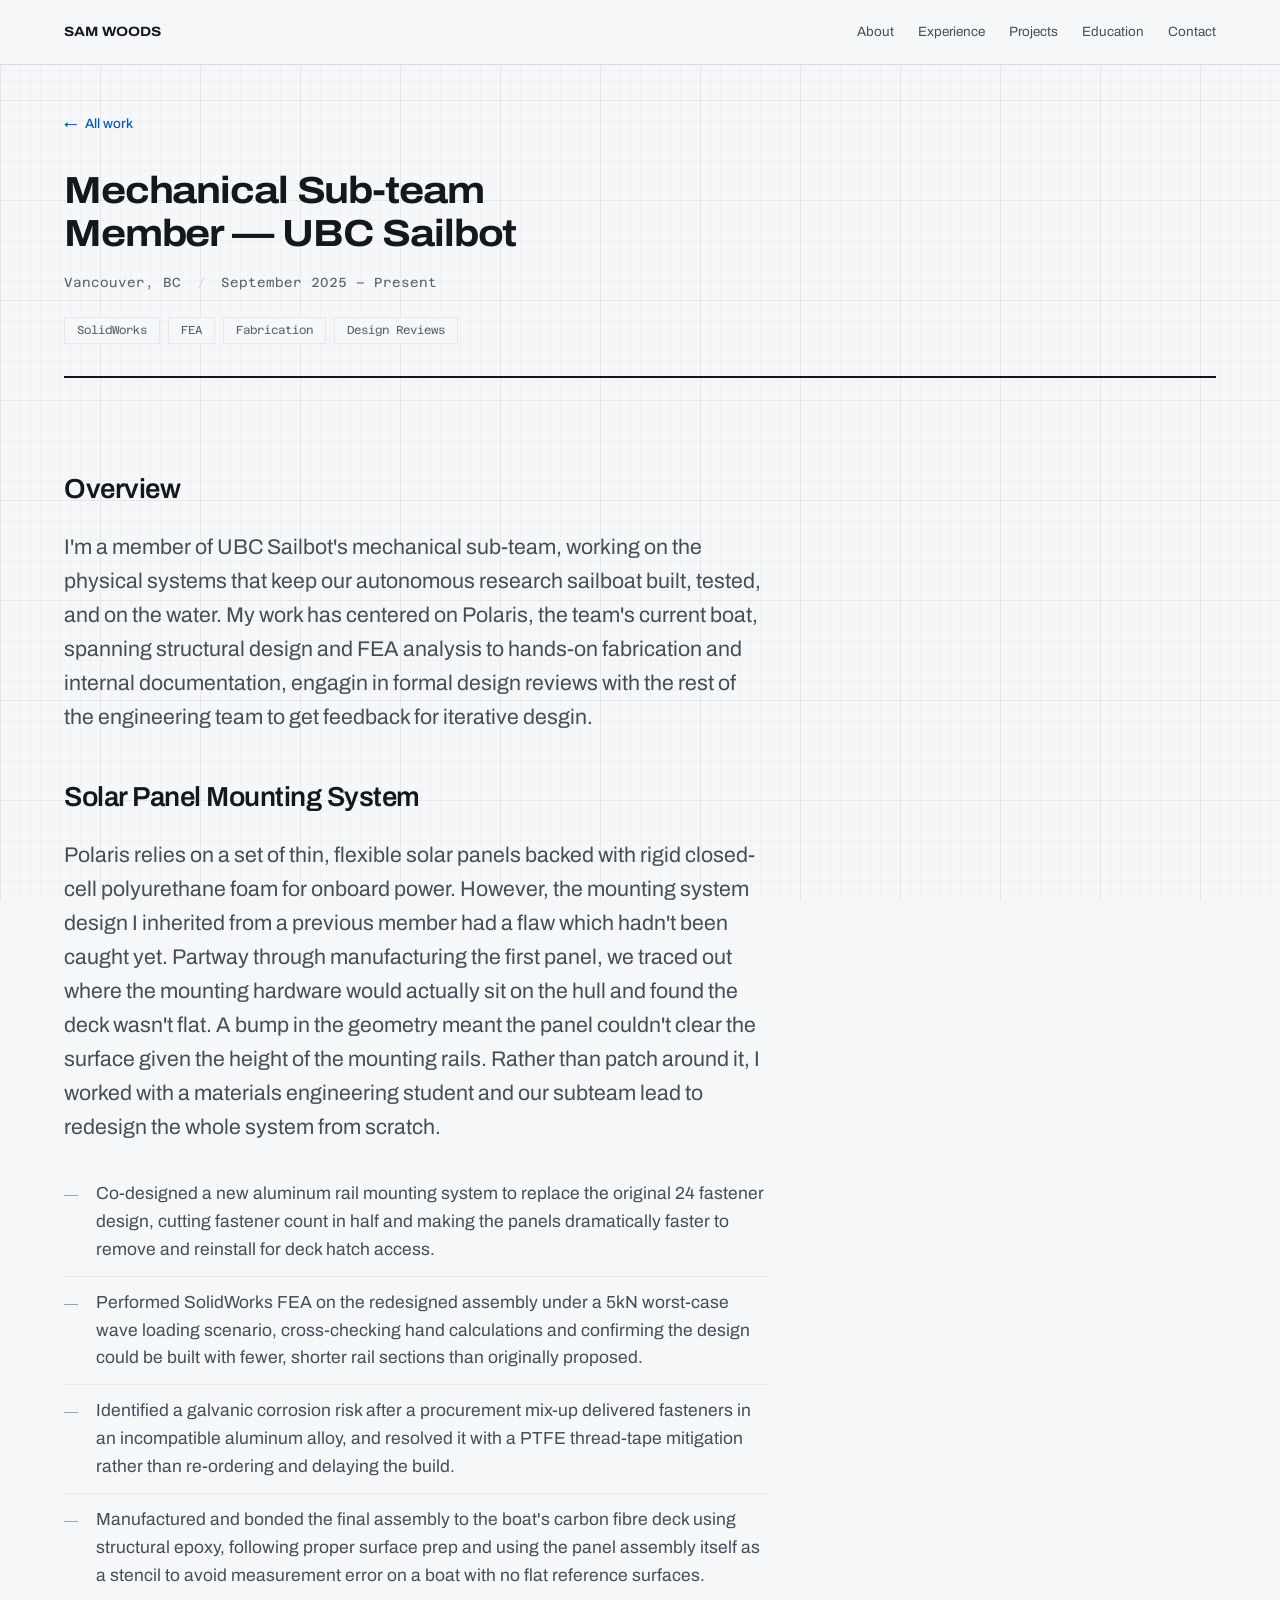
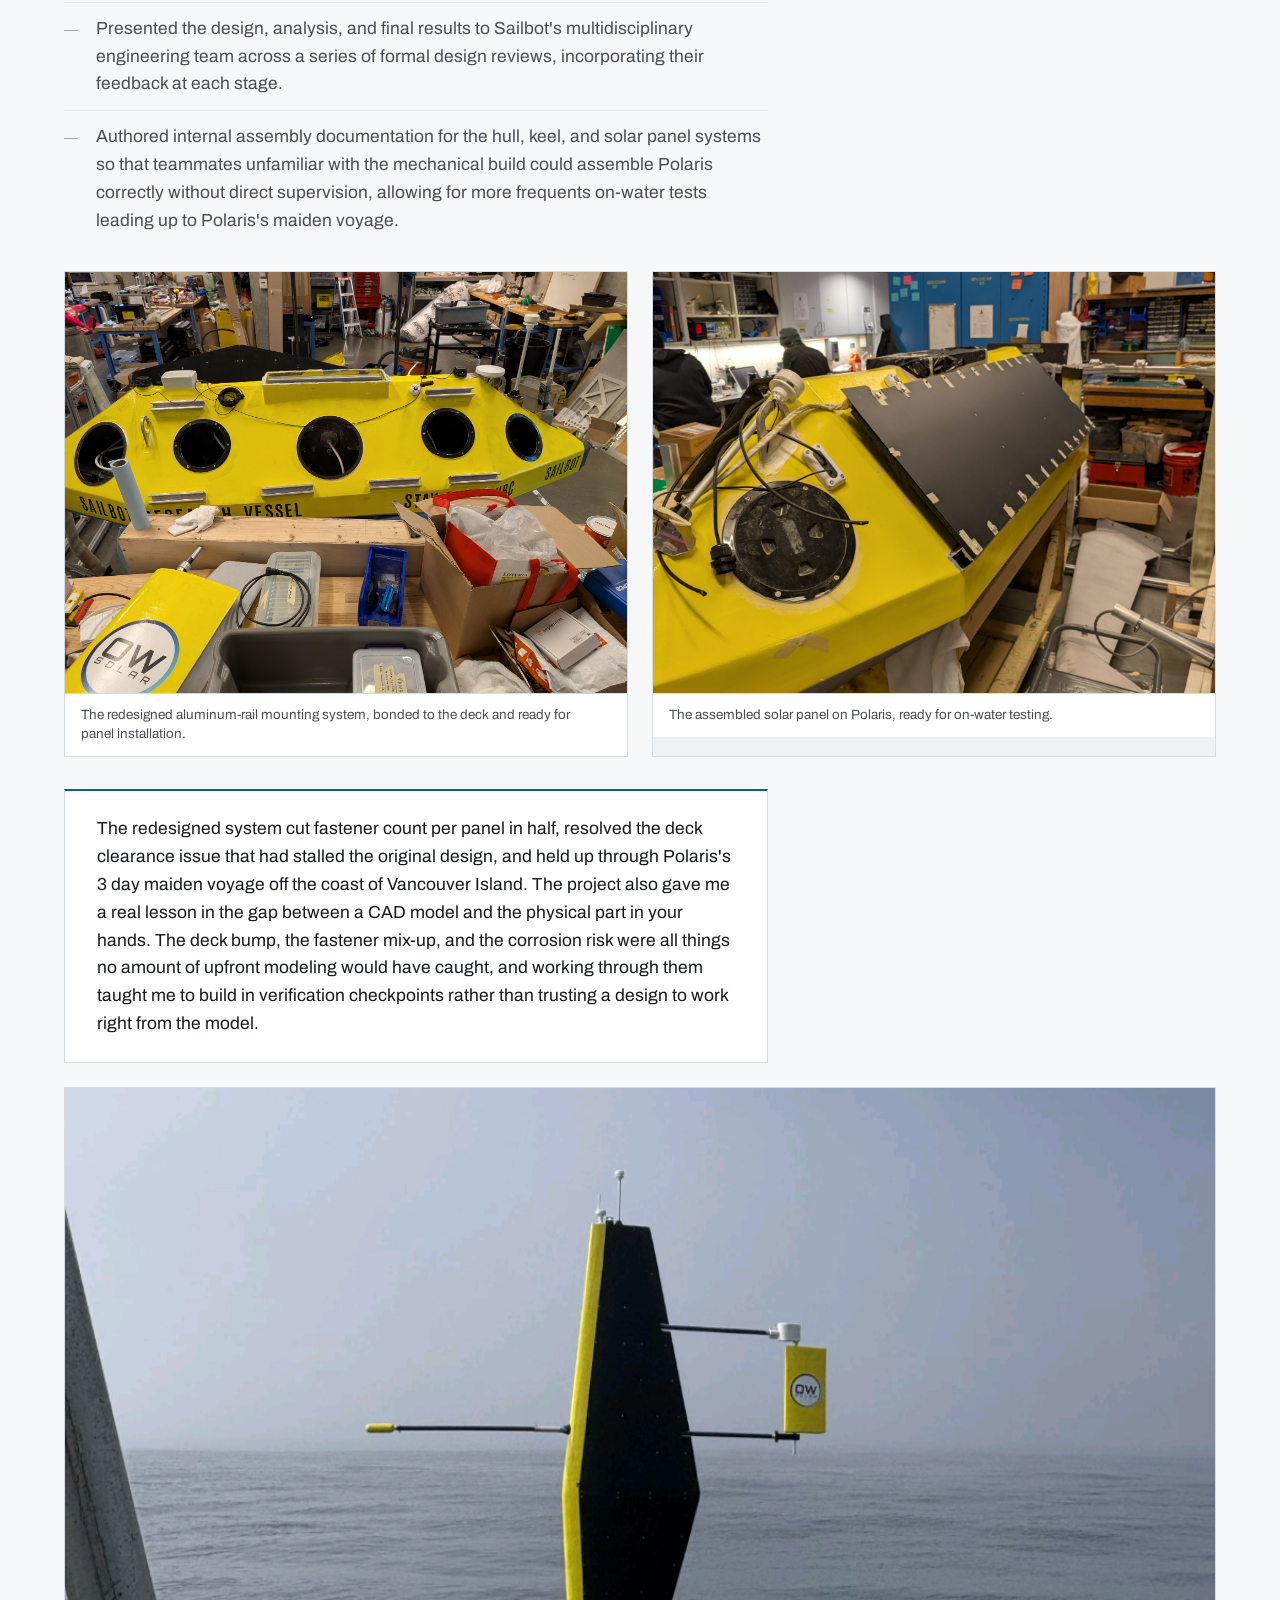
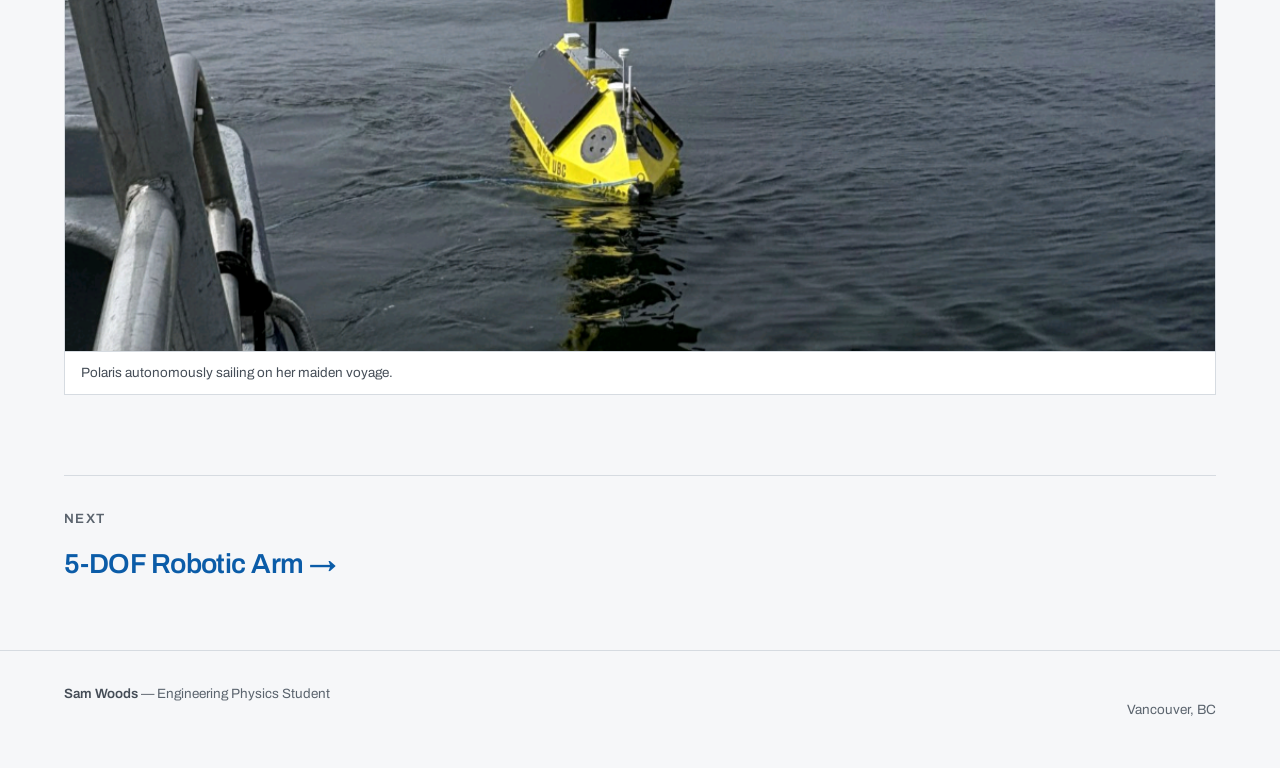
==== commit 984acf59: "Updated Sailbot pictures" ====
--- a/sailbot.html
+++ b/sailbot.html
@@ -137,12 +137,11 @@
           </figcaption>
         </figure>
         <figure class="plate">
-          <img src="assets/img/design-review.jpg"
-               alt="Presenting the mounting system redesign at a design review"
+          <img src="assets/img/assembled-panel.jpg"
+               alt="The assembled panel."
                loading="lazy" width="800" height="600">
           <figcaption>
-            Walking Sailbot's engineering team through the FEA results and final
-            design at a formal design review.
+            The assembled solar panel on Polaris, ready for on-water testing.
           </figcaption>
         </figure>
       </div>
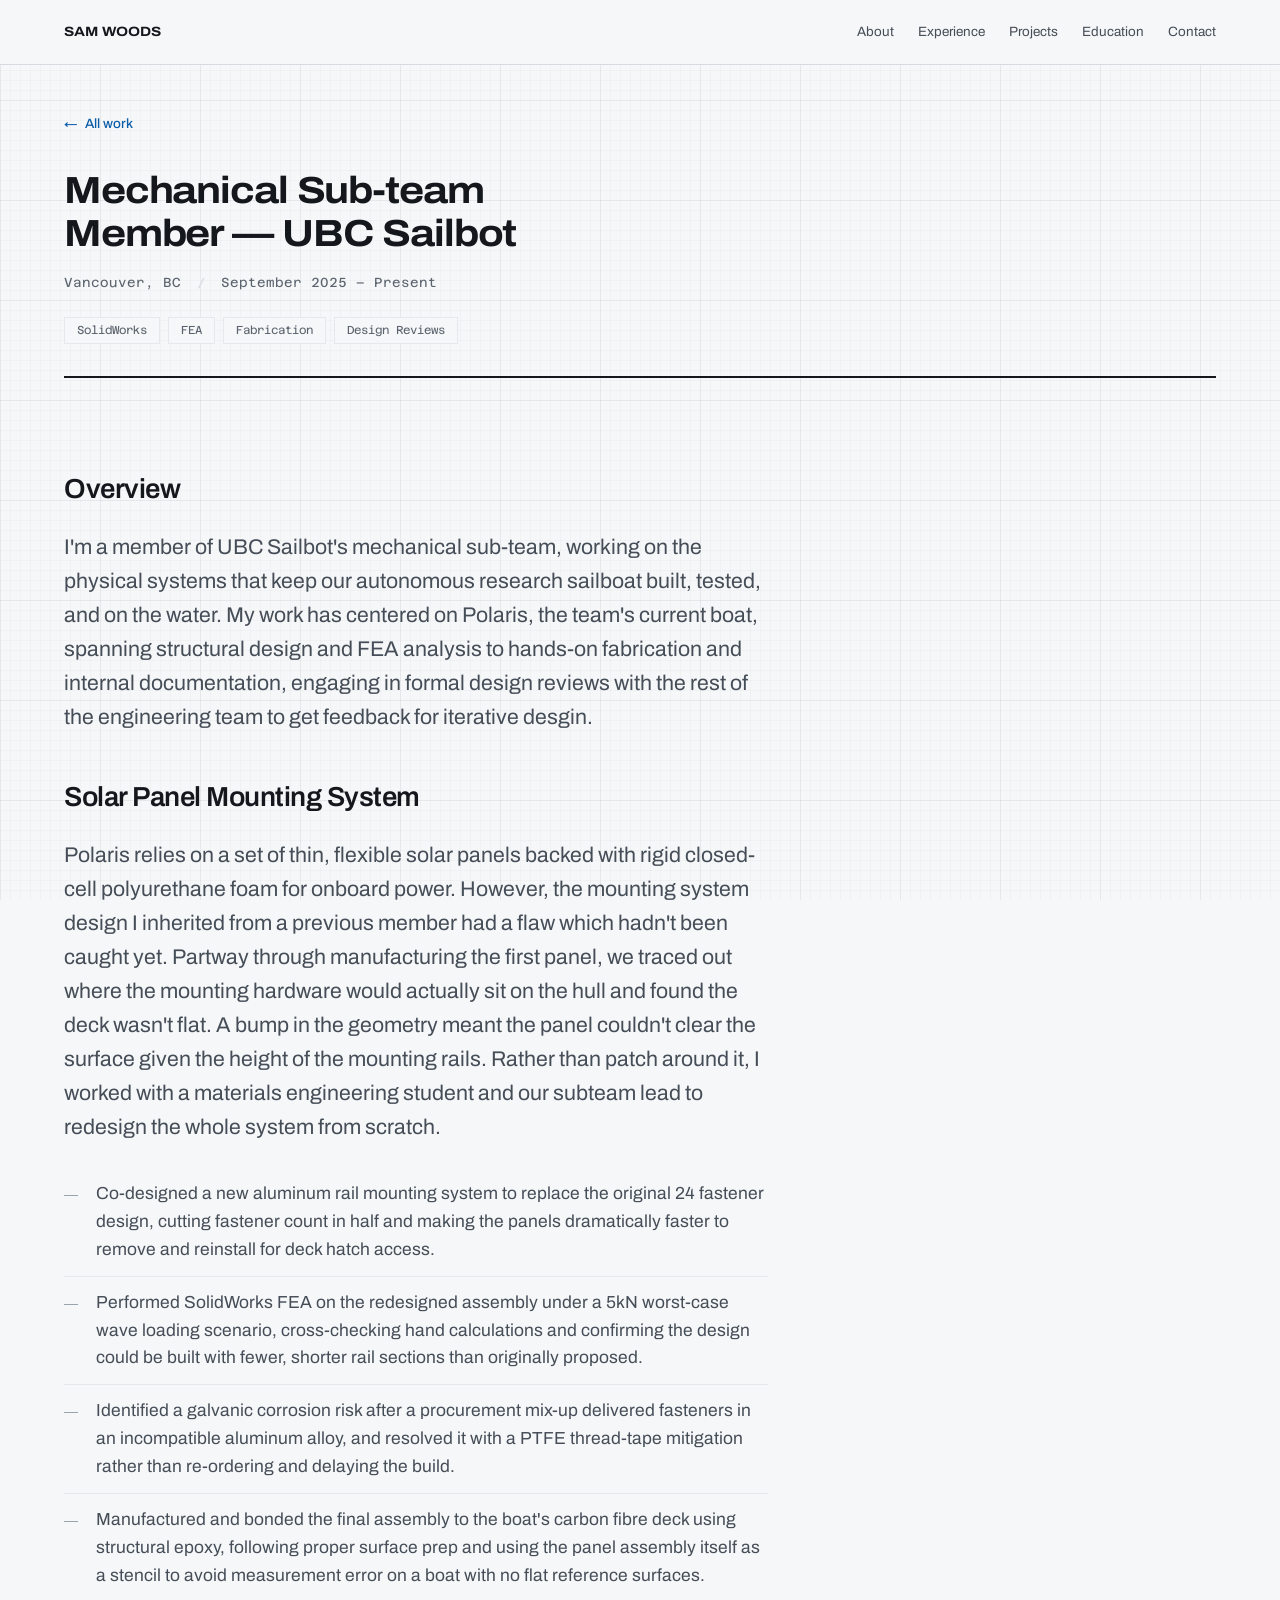
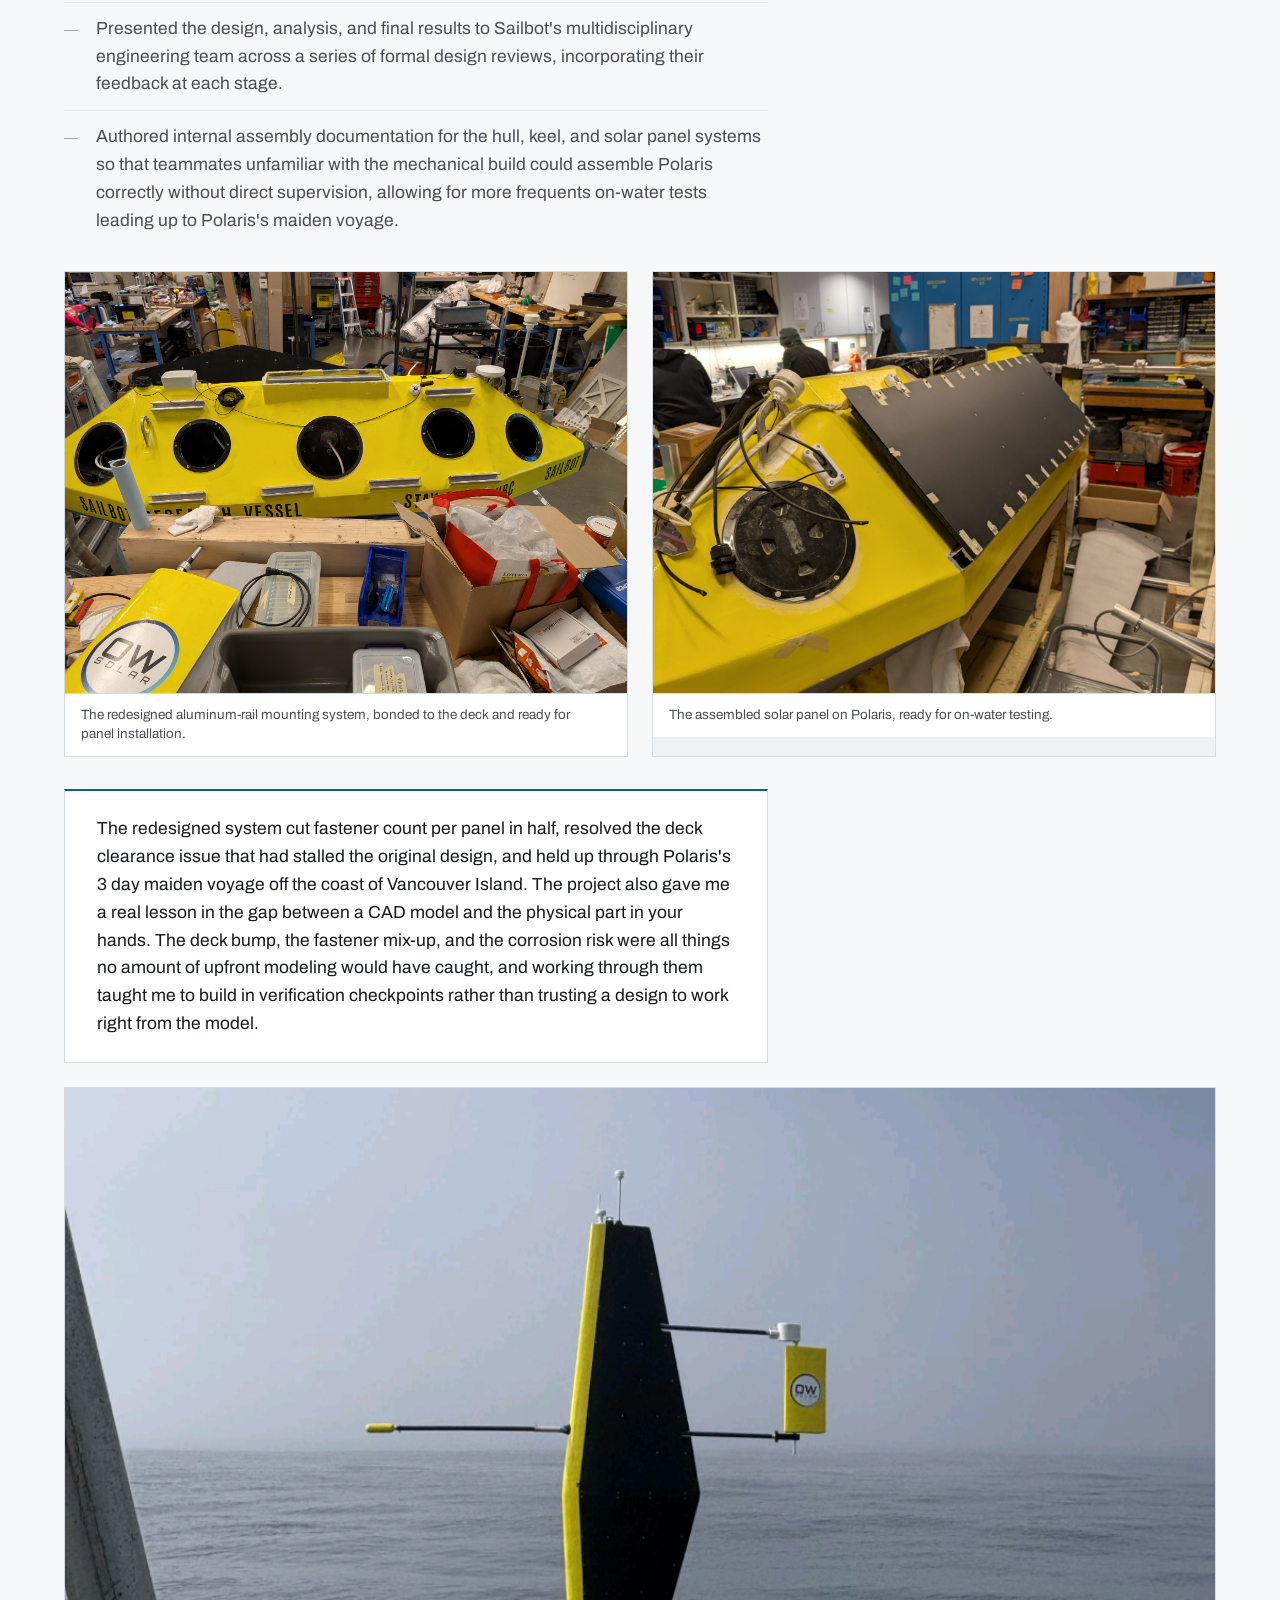
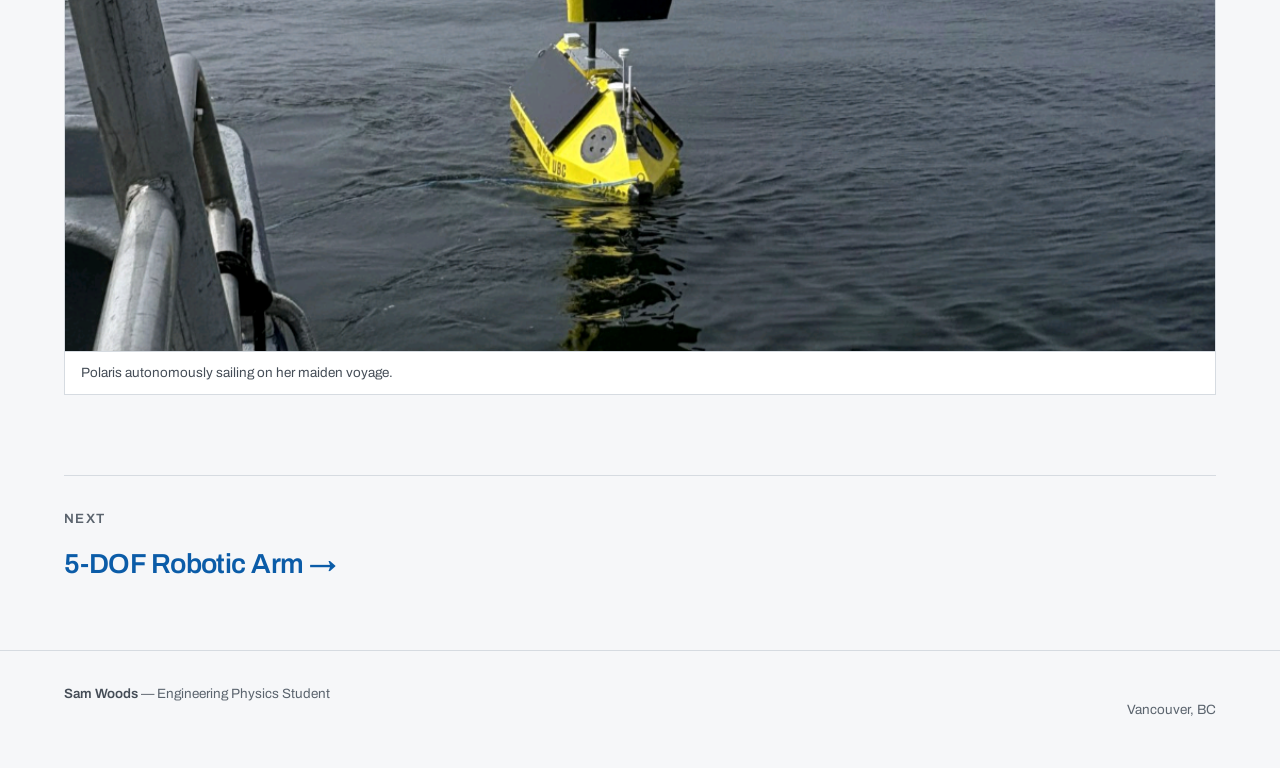
==== commit 19f89226: "typo fix" ====
--- a/sailbot.html
+++ b/sailbot.html
@@ -66,7 +66,7 @@
           physical systems that keep our autonomous research sailboat built,
           tested, and on the water. My work has centered on Polaris, the team's
           current boat, spanning structural design and FEA analysis to hands-on
-          fabrication and internal documentation, engagin in formal design reviews
+          fabrication and internal documentation, engaging in formal design reviews
           with the rest of the engineering team to get feedback for iterative desgin.
         </p>
       </div>
